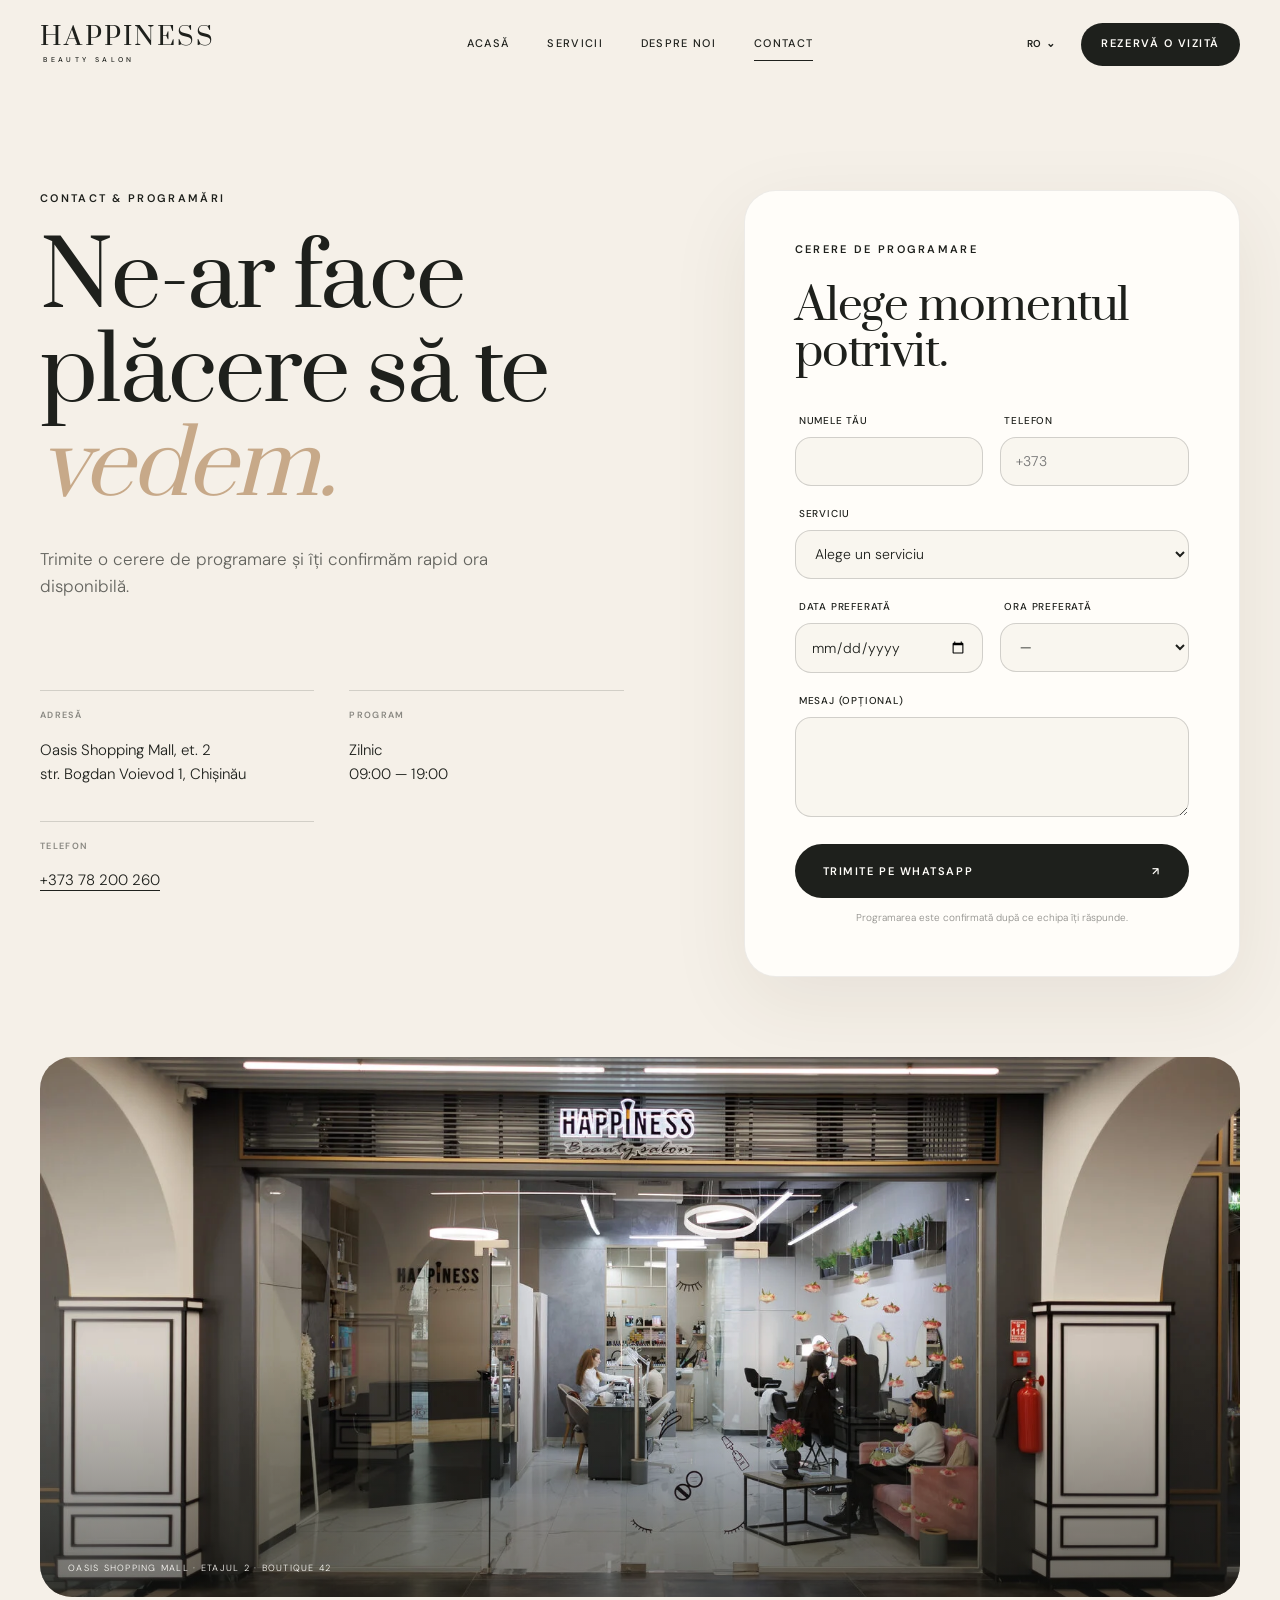
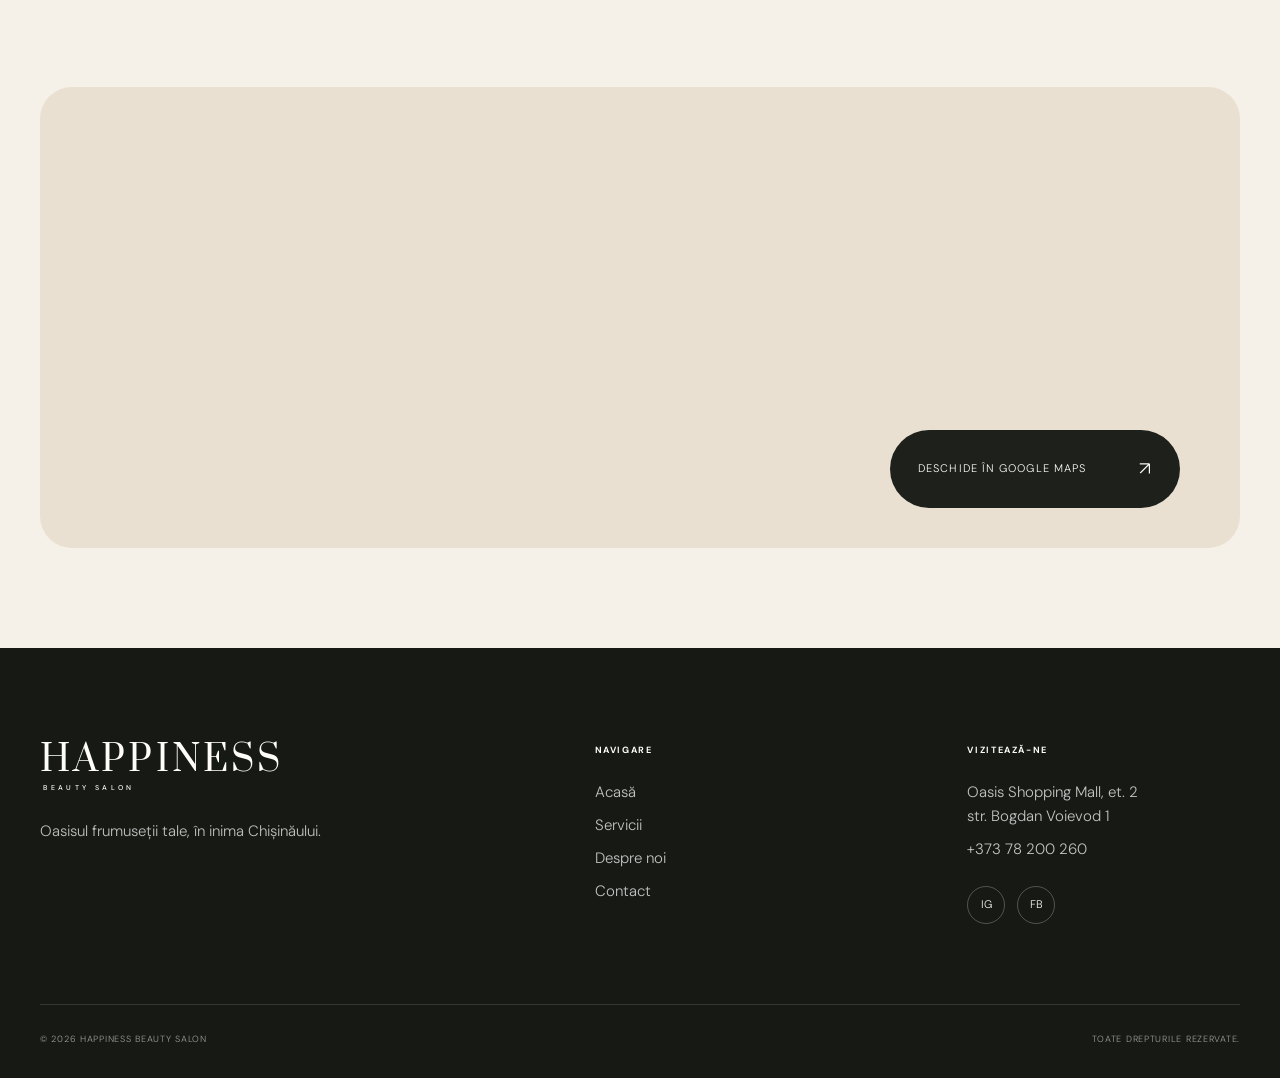
==== contact.html @ e1d380dd "Publish Happiness Beauty Salon website" ====
<!doctype html>
<html lang="ro">
<head>
  <meta charset="UTF-8">
  <meta name="viewport" content="width=device-width, initial-scale=1">
  <meta name="theme-color" content="#f5f0e8">
  <meta name="color-scheme" content="light only">
  <meta name="robots" content="index, follow, max-image-preview:large">
  <meta name="description" content="Contact și rezervări HAPPINESS Beauty Salon, Oasis Shopping Mall, Chișinău.">
  <meta name="keywords" content="programare salon Chișinău, contact HAPPINESS Beauty Salon, salon Oasis Shopping Mall, coafor Rîșcani">
  <meta property="og:type" content="website">
  <meta property="og:locale" content="ro_MD">
  <meta property="og:site_name" content="HAPPINESS Beauty Salon">
  <meta property="og:title" content="Contact și programări — HAPPINESS Beauty Salon">
  <meta property="og:description" content="Programează o vizită la HAPPINESS Beauty Salon, Oasis Shopping Mall, etajul 2, Chișinău.">
  <title>Contact & rezervări — HAPPINESS Beauty Salon</title>
  <link rel="icon" href="assets/favicon.svg" type="image/svg+xml">
  <link rel="preconnect" href="https://fonts.googleapis.com">
  <link rel="preconnect" href="https://fonts.gstatic.com" crossorigin>
  <link href="https://fonts.googleapis.com/css2?family=DM+Sans:wght@300;400;500;600&family=Prata&display=swap" rel="stylesheet">
  <link rel="stylesheet" href="assets/styles.css?v=20260630-4">
  <script src="assets/app.js?v=20260630-4" defer></script>
</head>
<body data-page="contact">
  <a class="skip-link" href="#main-content">Sari la conținut</a>
  <div id="site-header"></div>
  <main id="main-content">
    <section class="contact-page shell">
      <div class="contact-intro">
        <p class="eyebrow reveal" data-i18n="contact.eyebrow">Contact & programări</p>
        <h1 class="reveal delay-1" data-i18n="contact.title">Ne-ar face plăcere să te <em>vedem.</em></h1>
        <p class="page-lead reveal delay-2" data-i18n="contact.lead">Trimite o cerere de programare și îți confirmăm rapid ora disponibilă.</p>
        <div class="contact-details reveal delay-3">
          <div><span data-i18n="contact.addressLabel">Adresă</span><p>Oasis Shopping Mall, et. 2<br>str. Bogdan Voievod 1, Chișinău</p></div>
          <div><span data-i18n="contact.hoursLabel">Program</span><p><span data-i18n="common.daily">Zilnic</span><br>09:00 — 19:00</p></div>
          <div><span data-i18n="contact.phoneLabel">Telefon</span><p><a href="tel:+37378200260">+373 78 200 260</a></p></div>
        </div>
      </div>
      <div class="booking-card reveal delay-2" id="programare">
        <p class="eyebrow" data-i18n="booking.eyebrow">Cerere de programare</p>
        <h2 data-i18n="booking.title">Alege momentul potrivit.</h2>
        <form class="booking-form" data-booking-form>
          <div class="field-row">
            <label><span data-i18n="booking.name">Numele tău</span><input name="name" type="text" autocomplete="name" required></label>
            <label><span data-i18n="booking.phone">Telefon</span><input name="phone" type="tel" autocomplete="tel" placeholder="+373" required></label>
          </div>
          <label><span data-i18n="booking.service">Serviciu</span>
            <select name="service" required data-service-select>
              <option value="" data-i18n="booking.choose">Alege un serviciu</option>
              <option value="hair" data-i18n="services.hairTitle">Păr</option>
              <option value="nails" data-i18n="services.nailsFullTitle">Manichiură & pedichiură</option>
              <option value="brows" data-i18n="services.browsFullTitle">Sprâncene & gene</option>
              <option value="makeup" data-i18n="services.makeupTitle">Make-up</option>
            </select>
          </label>
          <div class="field-row">
            <label><span data-i18n="booking.date">Data preferată</span><input name="date" type="date" required></label>
            <label><span data-i18n="booking.time">Ora preferată</span><select name="time" required><option value="">—</option><option>09:00</option><option>10:00</option><option>11:00</option><option>12:00</option><option>13:00</option><option>14:00</option><option>15:00</option><option>16:00</option><option>17:00</option><option>18:00</option></select></label>
          </div>
          <label><span data-i18n="booking.note">Mesaj (opțional)</span><textarea name="note" rows="3"></textarea></label>
          <button class="button button-dark button-full" type="submit"><span data-i18n="booking.send">Trimite pe WhatsApp</span><i>↗</i></button>
          <p class="form-note" data-i18n="booking.noteConfirm">Programarea este confirmată după ce echipa îți răspunde.</p>
        </form>
      </div>
      <figure class="contact-salon-photo reveal">
        <img src="assets/images/real/salon-oasis.webp" width="1680" height="1120" alt="Intrarea reală a HAPPINESS Beauty Salon din Oasis Shopping Mall">
        <figcaption>Oasis Shopping Mall · etajul 2 · boutique 42</figcaption>
      </figure>
    </section>
    <section class="map-section">
      <iframe title="HAPPINESS Beauty Salon pe hartă" src="https://www.google.com/maps?q=HAPPINESS%20Beauty%20Salon%20Oasis%20Shopping%20Mall%20Chisinau&output=embed" loading="lazy" referrerpolicy="no-referrer-when-downgrade"></iframe>
      <a class="map-card" href="https://maps.app.goo.gl/HsXN5EGFsykcKqus8" target="_blank" rel="noopener">
        <span data-i18n="contact.openMaps">Deschide în Google Maps</span><i>↗</i>
      </a>
    </section>
  </main>
  <div id="site-footer"></div>
</body>
</html>
---- assets/styles.css ----
:root {
  color-scheme: only light;
  --ink: #1e201c;
  --paper: #f5f0e8;
  --cream: #e9e0d2;
  --warm: #c7a989;
  --sage: #7e8774;
  --white: #fffdf9;
  --line: rgba(30, 32, 28, .16);
  --serif: "Prata", Georgia, serif;
  --sans: "DM Sans", Arial, sans-serif;
  --shell: min(1240px, calc(100vw - 80px));
  --radius-lg: 32px;
  --radius-md: 16px;
  --radius-pill: 999px;
}

* { box-sizing: border-box; }
html { max-width: 100%; overflow-x: clip; scroll-behavior: smooth; }
body {
  min-width: 280px;
  max-width: 100%;
  margin: 0;
  overflow-x: clip;
  background: var(--paper);
  color: var(--ink);
  font-family: var(--sans);
  font-size: 15px;
  font-weight: 300;
  line-height: 1.6;
  -webkit-font-smoothing: antialiased;
}
body.modal-open { overflow: hidden; }
body.menu-open { overflow: hidden; }
a { color: inherit; text-decoration: none; }
button, input, select, textarea { color: inherit; font: inherit; }
button { cursor: pointer; }
img { display: block; max-width: 100%; }
.menu-row > *, .contact-page > *, .field-row > *, .story > *, .intro > * { min-width: 0; }
.shell { width: var(--shell); margin-inline: auto; }
.section { padding-block: 130px; }
.eyebrow {
  margin: 0 0 24px;
  font-size: 11px;
  font-weight: 600;
  letter-spacing: .21em;
  text-transform: uppercase;
}
h1, h2, h3, p { margin-top: 0; }
h1, h2 { font-family: var(--serif); font-weight: 400; line-height: 1.05; letter-spacing: -.025em; }
h1 em, h2 em { color: var(--warm); font-weight: 400; }
h2 { font-size: clamp(40px, 5vw, 68px); }
.button {
  display: inline-flex;
  align-items: center;
  justify-content: center;
  min-height: 54px;
  padding: 0 27px;
  border: 1px solid transparent;
  border-radius: var(--radius-pill);
  font-size: 11px;
  font-weight: 600;
  letter-spacing: .14em;
  text-transform: uppercase;
  transition: background .25s, color .25s, border-color .25s, transform .25s;
}
.button:hover { transform: translateY(-2px); }
.button-dark { background: var(--ink); color: var(--white); }
.button-dark:hover { background: var(--sage); }
.button-light { background: var(--white); color: var(--ink); }
.button-light:hover { background: var(--warm); color: var(--white); }
.button-outline { border-color: var(--ink); background: transparent; }
.button-outline:hover { background: var(--ink); color: var(--white); }
.button-full { width: 100%; justify-content: space-between; }
.text-link {
  display: inline-flex;
  align-items: center;
  gap: 24px;
  padding-bottom: 7px;
  border-bottom: 1px solid currentColor;
  font-size: 12px;
  font-weight: 500;
  letter-spacing: .08em;
}
.text-link i, .service-card i, .button i { font-style: normal; transition: transform .25s; }
.text-link:hover i, .service-card:hover i, .button:hover i { transform: translate(3px, -3px); }
:focus-visible { outline: 2px solid var(--warm); outline-offset: 4px; }
.skip-link {
  position: fixed;
  z-index: 1000;
  top: 12px;
  left: 12px;
  padding: 11px 16px;
  border-radius: var(--radius-pill);
  background: var(--ink);
  color: var(--white);
  transform: translateY(-160%);
  transition: transform .2s;
}
.skip-link:focus { transform: none; }

/* Header */
.site-header {
  position: fixed;
  z-index: 100;
  top: 0;
  left: 0;
  width: 100%;
  border-bottom: 1px solid transparent;
  transition: background .3s, border-color .3s, transform .3s;
}
.site-header.scrolled {
  background: rgba(245, 240, 232, .94);
  border-color: var(--line);
  backdrop-filter: blur(18px);
}
.header-inner { height: 88px; display: grid; grid-template-columns: 1fr auto 1fr; align-items: center; }
.brand { display: inline-flex; flex-direction: column; width: fit-content; line-height: 1; }
.brand strong { font-family: var(--serif); font-size: 25px; font-weight: 400; letter-spacing: .09em; }
.brand span { margin-top: 6px; font-size: 7px; font-weight: 500; letter-spacing: .48em; text-indent: .48em; text-transform: uppercase; }
.main-nav { display: flex; align-items: center; gap: 38px; }
.main-nav a {
  position: relative;
  font-size: 11px;
  font-weight: 500;
  letter-spacing: .12em;
  text-transform: uppercase;
}
.main-nav a::after {
  content: "";
  position: absolute;
  right: 0;
  bottom: -8px;
  left: 0;
  height: 1px;
  background: var(--ink);
  transform: scaleX(0);
  transition: transform .25s;
}
.main-nav a:hover::after, .main-nav a.active::after { transform: scaleX(1); }
.header-actions { display: flex; justify-content: flex-end; align-items: center; gap: 18px; }
.lang-switch { position: relative; }
.lang-current {
  display: flex;
  align-items: center;
  gap: 5px;
  padding: 8px;
  border: 0;
  background: transparent;
  font-size: 10px;
  font-weight: 600;
}
.lang-current::after { content: "⌄"; font-size: 11px; }
.lang-menu {
  position: absolute;
  top: 100%;
  right: 0;
  display: grid;
  min-width: 76px;
  padding: 6px;
  background: var(--white);
  border: 1px solid var(--line);
  opacity: 0;
  pointer-events: none;
  transform: translateY(8px);
  transition: .2s;
}
.lang-switch.open .lang-menu { opacity: 1; pointer-events: auto; transform: none; }
.lang-menu button { padding: 7px 10px; border: 0; background: transparent; text-align: left; font-size: 10px; }
.lang-menu button:hover { background: var(--paper); }
.header-book { min-height: 43px; padding-inline: 19px; }
.menu-toggle {
  display: none;
  width: 42px;
  height: 42px;
  padding: 11px;
  border: 0;
  background: transparent;
}
.menu-toggle span { display: block; height: 1px; margin: 6px 0; background: var(--ink); transition: .25s; }

/* Home */
.hero { position: relative; min-height: 820px; height: 100vh; max-height: 1000px; overflow: hidden; background: #eee6dc; }
.hero-content { position: relative; z-index: 2; display: flex; flex-direction: column; align-items: flex-start; justify-content: center; height: 100%; }
.hero-content h1 { max-width: 760px; margin: 0; font-size: clamp(65px, 7vw, 102px); }
.hero-content h1 em { padding-left: clamp(28px, 8vw, 120px); }
.hero-copy { max-width: 390px; margin: 32px 0 38px clamp(28px, 8vw, 120px); font-size: 16px; }
.hero-actions { display: flex; align-items: center; gap: 36px; margin-left: clamp(28px, 8vw, 120px); }
.hero-art {
  position: absolute;
  inset: 0 0 0 48%;
  overflow: hidden;
  background: #d9c8b3 url("images/real/salon-oasis.webp") 48% center / cover no-repeat;
}
.hero-photo { width: 100%; height: 100%; object-fit: cover; object-position: 48% center; }
.hero-art::after {
  content: "";
  position: absolute;
  inset: 0;
  background: linear-gradient(90deg, rgba(238,230,220,.82), transparent 30%), linear-gradient(0deg, rgba(25,25,20,.15), transparent 45%);
}
.hero-arch {
  position: absolute;
  top: 10%;
  right: 11%;
  width: 58%;
  height: 74%;
  overflow: hidden;
  border: 16px solid rgba(255,255,255,.28);
  border-bottom: 0;
  border-radius: 50% 50% 0 0 / 32% 32% 0 0;
  background: linear-gradient(145deg, #8f897e 0 1%, #dcd1c4 1% 47%, #b5a493 47% 49%, #e5ddd4 49% 100%);
  box-shadow: 0 25px 50px rgba(54,42,31,.14);
}
.arch-shine { position: absolute; top: 0; left: 18%; width: 2px; height: 100%; background: rgba(255,255,255,.58); transform: rotate(15deg); }
.arch-chair {
  position: absolute;
  right: 18%;
  bottom: 7%;
  width: 43%;
  height: 26%;
  border-radius: 48% 48% 20% 20%;
  background: #8b7967;
  box-shadow: inset 10px 8px 22px rgba(255,255,255,.2), 0 15px 30px rgba(51,42,35,.2);
}
.arch-chair::after { content: ""; position: absolute; bottom: -28%; left: 46%; width: 8%; height: 34%; background: #6f604f; }
.arch-table { position: absolute; bottom: 15%; left: 8%; width: 25%; height: 2%; background: #8e7760; box-shadow: 0 7px 16px rgba(0,0,0,.2); }
.arch-table::after { content: ""; position: absolute; top: 0; left: 48%; width: 5%; height: 1000%; background: #8e7760; }
.hero-orb { position: absolute; border-radius: 50%; filter: blur(2px); }
.hero-arch, .hero-orb { display: none; }
.hero-orb-one { top: -15%; right: -8%; width: 380px; height: 380px; background: rgba(255,255,255,.25); }
.hero-orb-two { bottom: 4%; left: 6%; width: 220px; height: 220px; background: rgba(142,118,92,.16); }
.hero-caption { position: absolute; z-index: 2; right: 28px; bottom: 30px; display: flex; gap: 28px; color: var(--white); font-size: 9px; letter-spacing: .16em; text-transform: uppercase; transform: rotate(-90deg) translateX(100%); transform-origin: right bottom; }
.hero-scroll { position: absolute; z-index: 4; bottom: 35px; left: 34px; width: 30px; height: 58px; border: 1px solid rgba(30,32,28,.45); border-radius: 18px; }
.hero-scroll span { position: absolute; top: 10px; left: 50%; width: 3px; height: 3px; margin-left: -1.5px; border-radius: 50%; background: var(--ink); animation: scroll 1.8s infinite; }
@keyframes scroll { 0% { transform: translateY(0); opacity: 0; } 30% { opacity: 1; } 100% { transform: translateY(26px); opacity: 0; } }
.intro { position: relative; display: grid; grid-template-columns: .55fr 2fr 1fr; gap: 55px; align-items: start; }
.section-number { font-family: var(--serif); font-size: 17px; color: var(--warm); }
.intro h2 { max-width: 760px; margin: 0; font-size: clamp(42px, 5.1vw, 72px); }
.intro-aside { padding-top: 57px; }
.intro-aside p { margin-bottom: 38px; color: rgba(30,32,28,.72); }
.services-preview { background: var(--cream); }
.section-head { display: flex; align-items: flex-end; justify-content: space-between; margin-bottom: 58px; }
.section-head h2 { max-width: 700px; margin-bottom: 0; }
.service-grid { display: grid; grid-template-columns: repeat(3, 1fr); gap: 26px; }
.service-card { position: relative; display: block; }
.service-index { display: block; margin-bottom: 14px; font-family: var(--serif); font-size: 13px; }
.service-visual { position: relative; height: 430px; margin-bottom: 26px; overflow: hidden; background: #bca994; }
.service-visual::before, .service-visual::after, .service-visual span { content: ""; position: absolute; transition: transform .65s cubic-bezier(.2,.7,.2,1); }
.service-visual > img { width: 100%; height: 100%; object-fit: cover; transition: transform .65s cubic-bezier(.2,.7,.2,1); }
.service-card:hover .service-visual > img { transform: scale(1.04); }
.service-visual::before { display: none; }
.service-visual::after { z-index: 1; inset: 0; background: linear-gradient(0deg, rgba(30,32,28,.09), transparent 38%); }
.service-visual span { display: none; }
.visual-hair::before { background-image: url("images/real/hair.webp"); }
.visual-nails::before { background-image: url("images/real/nails.webp"); }
.visual-brows::before { background-image: url("images/real/brows.webp"); }
.service-card h3 { margin-bottom: 8px; font-family: var(--serif); font-size: 31px; font-weight: 400; }
.service-card p { max-width: 270px; margin-bottom: 0; color: rgba(30,32,28,.66); }
.service-card > i { position: absolute; right: 4px; bottom: 23px; font-style: normal; font-size: 21px; }
.manifesto { position: relative; overflow: hidden; background: var(--ink); color: var(--white); text-align: center; }
.manifesto-word { position: absolute; top: 48%; left: 50%; color: rgba(255,255,255,.035); font-family: var(--serif); font-size: 20vw; letter-spacing: .04em; line-height: 1; transform: translate(-50%, -50%); white-space: nowrap; }
.manifesto-inner { position: relative; z-index: 1; display: flex; flex-direction: column; align-items: center; }
.manifesto-mark { display: grid; place-items: center; width: 76px; height: 76px; margin-bottom: 48px; border: 1px solid rgba(255,255,255,.35); border-radius: 50%; font-family: var(--serif); font-size: 36px; }
.manifesto blockquote { max-width: 900px; margin: 0 0 50px; font-family: var(--serif); font-size: clamp(36px, 5vw, 65px); line-height: 1.16; }
.salon-showcase { padding-block: 100px; background: #d8c7b3; }
.showcase-media {
  position: relative;
  display: flex;
  align-items: flex-end;
  min-height: min(72vw, 760px);
  padding: clamp(30px, 6vw, 80px);
  overflow: hidden;
  background: #d9c8b3 url("images/hero-salon.webp") center / cover no-repeat;
  color: var(--white);
}
.showcase-photo { position: absolute; inset: 0; width: 100%; height: 100%; object-fit: cover; }
.showcase-media::before { content: ""; position: absolute; z-index: 1; inset: 0; background: linear-gradient(0deg, rgba(24,24,20,.58), transparent 58%); }
.showcase-copy, .showcase-media .visual-note { position: relative; z-index: 2; }
.showcase-copy h2 { max-width: 700px; margin: 0; font-size: clamp(48px, 7vw, 90px); }
.showcase-media .visual-note { margin-left: auto; }
.visual-note { font-size: 9px; font-weight: 500; letter-spacing: .16em; text-transform: uppercase; }
.experience { display: grid; grid-template-columns: 1fr 1fr; gap: 10%; align-items: center; }
.experience-art { padding: 55px 0 0 55px; }
.experience-frame {
  position: relative;
  height: 640px;
  background: #c4ad95 url("images/experience-salon.webp") 50% 46% / cover no-repeat;
}
.experience-photo { width: 100%; height: 100%; object-fit: cover; object-position: 50% 46%; }
.experience-frame::before { content: ""; position: absolute; top: -55px; left: -55px; width: 70%; height: 70%; border: 1px solid var(--warm); }
.experience-frame > span { position: absolute; right: -42px; bottom: 35px; color: var(--white); font-family: var(--serif); font-size: 40px; writing-mode: vertical-rl; transform: rotate(180deg); }
.line-face { display: none; }
.line-face::before { content: ""; position: absolute; top: 37%; left: 22%; width: 56%; height: 17%; border-top: 2px solid rgba(255,255,255,.7); border-radius: 50%; }
.line-face::after { content: ""; position: absolute; top: 42%; left: 48%; width: 18%; height: 32%; border-left: 2px solid rgba(255,255,255,.7); border-bottom: 2px solid rgba(255,255,255,.7); border-radius: 0 0 0 60%; }
.experience-copy h2 { margin-bottom: 52px; }
.feature-list { margin: 0; padding: 0; list-style: none; }
.feature-list li { display: grid; grid-template-columns: 45px 1fr; gap: 20px; padding: 23px 0; border-top: 1px solid var(--line); }
.feature-list li:last-child { border-bottom: 1px solid var(--line); }
.feature-list > li > span { color: var(--warm); font-family: var(--serif); }
.feature-list h3 { margin-bottom: 5px; font-family: var(--serif); font-size: 23px; font-weight: 400; }
.feature-list p { margin: 0; color: rgba(30,32,28,.64); }
.visit-strip { padding: 70px 0; background: var(--sage); color: var(--white); }
.visit-inner, .visit-meta { display: flex; align-items: center; justify-content: space-between; }
.visit-inner h2 { margin: 0; font-size: clamp(35px, 4.6vw, 64px); }
.visit-inner h2 em { color: rgba(255,255,255,.65); }
.visit-meta { gap: 55px; }
.visit-meta p { margin: 0; }
.visit-meta p span, .visit-meta p strong { display: block; }
.visit-meta p span { margin-bottom: 5px; font-size: 10px; letter-spacing: .15em; text-transform: uppercase; }
.visit-meta p strong { font-weight: 400; }
.round-link { display: grid; place-items: center; width: 72px; height: 72px; border: 1px solid rgba(255,255,255,.55); border-radius: 50%; font-size: 22px; transition: .25s; }
.round-link:hover { background: var(--white); color: var(--ink); transform: rotate(45deg); }

/* Inner pages */
.page-hero { min-height: 670px; padding-top: 210px; padding-bottom: 100px; border-bottom: 1px solid var(--line); }
body[data-page="services"] .page-hero { background: linear-gradient(118deg, transparent 0 58%, rgba(126,135,116,.18) 58%); }
.page-hero h1 { max-width: 960px; margin-bottom: 40px; font-size: clamp(62px, 8vw, 110px); }
.page-lead { max-width: 600px; margin-left: auto; color: rgba(30,32,28,.68); font-size: 17px; }
.service-menu { padding-top: 50px; }
.menu-row {
  display: grid;
  grid-template-columns: 35px minmax(170px,.75fr) 1.05fr .9fr .55fr;
  gap: 28px;
  align-items: center;
  margin-bottom: 24px;
  padding: 32px;
  background: rgba(255,253,249,.72);
}
.menu-row:nth-child(even) { background: rgba(126,135,116,.13); }
.menu-number { padding-top: 13px; color: var(--warm); font-family: var(--serif); }
.menu-photo { width: 100%; height: 270px; object-fit: cover; object-position: center; }
.menu-name { display: flex; align-items: center; gap: 28px; min-width: 0; }
.menu-name h2 { min-width: 0; margin: 0; overflow-wrap: anywhere; font-size: clamp(34px, 3.65vw, 54px); }
.menu-icon {
  display: grid;
  flex: 0 0 auto;
  place-items: center;
  width: 72px;
  height: 72px;
  border: 1px solid var(--warm);
  border-radius: 50%;
  color: var(--ink);
}
.menu-icon svg { width: 42px; height: 42px; fill: none; stroke: currentColor; stroke-width: 1.35; stroke-linecap: round; stroke-linejoin: round; }
.menu-row ul { margin: 8px 0 0; padding: 0; list-style: none; }
.menu-row li { padding: 7px 0; color: rgba(30,32,28,.7); }
.small-book { justify-self: end; margin-top: 10px; padding: 8px 0; border: 0; border-bottom: 1px solid var(--ink); background: none; font-size: 11px; letter-spacing: .09em; text-transform: uppercase; }
.service-inspiration { background: var(--sage); color: var(--white); }
.service-inspiration .section-head { align-items: flex-end; }
.service-inspiration .section-head h2 { max-width: 760px; }
.service-inspiration .visual-note { color: rgba(255,255,255,.65); }
.inspiration-grid { display: grid; grid-template-columns: repeat(3, 1fr); gap: 24px; }
.inspiration-grid img { width: 100%; height: 560px; object-fit: cover; }
.soft-cta { padding: 85px 0; background: var(--cream); }
.soft-cta-inner { display: flex; align-items: center; justify-content: space-between; gap: 50px; }
.soft-cta h2 { max-width: 700px; margin: 0; font-size: clamp(38px, 5vw, 63px); }
.about-hero { position: relative; min-height: 820px; overflow: hidden; }
.about-hero h1 { position: relative; z-index: 2; max-width: 710px; font-size: clamp(58px, 6.7vw, 96px); }
.about-hero-art {
  position: absolute;
  top: 135px;
  right: 0;
  display: grid;
  place-items: center;
  width: 42%;
  height: 570px;
  background: #c4ad95 url("images/real/team.webp") 50% 42% / cover no-repeat;
}
.about-hero-art > img { width: 100%; height: 100%; object-fit: cover; object-position: 50% 42%; }
.about-hero-art::before { content: ""; position: absolute; z-index: 1; inset: 0; background: linear-gradient(0deg, rgba(30,32,28,.34), transparent 52%); }
.about-hero-art > span { display: none; }
.about-hero-art p { position: absolute; z-index: 1; right: 18px; bottom: 20px; margin: 0; color: var(--white); font-size: 9px; letter-spacing: .2em; text-transform: uppercase; }
.story { display: grid; grid-template-columns: .4fr 1.45fr 1fr; gap: 55px; }
.story-title h2 { margin: 0; font-size: clamp(40px, 4.7vw, 64px); }
.story-copy { padding-top: 45px; color: rgba(30,32,28,.7); font-size: 16px; }
.story-copy p + p { margin-top: 28px; }
.values { background: var(--ink); color: var(--white); }
.values-grid { display: grid; grid-template-columns: repeat(3, 1fr); margin-top: 65px; border-top: 1px solid rgba(255,255,255,.2); border-bottom: 1px solid rgba(255,255,255,.2); }
.values-grid article { min-height: 310px; padding: 38px 45px; border-right: 1px solid rgba(255,255,255,.2); }
.values-grid article:last-child { border-right: 0; }
.values-grid span { color: var(--warm); font-family: var(--serif); }
.values-grid h3 { margin: 85px 0 12px; font-family: var(--serif); font-size: 31px; font-weight: 400; }
.values-grid p { max-width: 290px; margin-bottom: 0; color: rgba(255,255,255,.6); }
.team-note { display: grid; grid-template-columns: .9fr 1.1fr; gap: 10%; align-items: center; }
.team-monogram {
  aspect-ratio: 1;
  overflow: hidden;
  background: var(--cream) url("images/real/hair-care.webp") center / cover no-repeat;
  color: transparent;
  font-size: 0;
}
.team-monogram img { width: 100%; height: 100%; object-fit: cover; }
.team-note h2 { margin-bottom: 28px; }
.team-note p:not(.eyebrow) { max-width: 580px; margin-bottom: 38px; color: rgba(30,32,28,.7); }

/* Contact */
.contact-page { display: grid; grid-template-columns: 1fr .85fr; column-gap: 10%; row-gap: 80px; padding-top: 190px; padding-bottom: 90px; }
.contact-intro h1 { max-width: 650px; margin-bottom: 32px; font-size: clamp(58px, 7vw, 96px); }
.contact-intro > .page-lead { max-width: 450px; margin: 0; }
.contact-details { display: grid; grid-template-columns: repeat(2, 1fr); gap: 35px; margin-top: 90px; }
.contact-details > div { padding-top: 17px; border-top: 1px solid var(--line); }
.contact-details > div > span { display: block; margin-bottom: 15px; color: rgba(30,32,28,.5); font-size: 9px; font-weight: 600; letter-spacing: .15em; text-transform: uppercase; }
.contact-details p { margin: 0; }
.contact-details a { border-bottom: 1px solid currentColor; }
.contact-salon-photo { position: relative; grid-column: 1 / -1; margin: 0; overflow: hidden; border-radius: var(--radius-lg); }
.contact-salon-photo::after { content: ""; position: absolute; inset: 55% 0 0; background: linear-gradient(0deg, rgba(22,23,20,.55), transparent); pointer-events: none; }
.contact-salon-photo img { width: 100%; height: clamp(390px, 43vw, 540px); object-fit: cover; object-position: center; }
.contact-salon-photo figcaption { position: absolute; z-index: 1; right: 28px; bottom: 22px; left: 28px; padding: 0; color: var(--white); font-size: 9px; letter-spacing: .14em; text-transform: uppercase; }
.booking-card {
  align-self: start;
  padding: 50px;
  overflow: hidden;
  border: 1px solid rgba(30,32,28,.08);
  border-radius: var(--radius-lg);
  background: var(--white);
  box-shadow: 0 25px 80px rgba(59,45,31,.08);
}
.booking-card h2 { margin-bottom: 38px; font-size: 44px; }
.booking-form { display: grid; gap: 20px; }
.field-row { display: grid; grid-template-columns: 1fr 1fr; gap: 17px; }
.booking-form label > span { display: block; margin: 0 0 8px 4px; font-size: 10px; font-weight: 500; letter-spacing: .08em; text-transform: uppercase; }
.booking-form input, .booking-form select, .booking-form textarea {
  width: 100%;
  min-height: 49px;
  padding: 12px 15px;
  border: 1px solid rgba(30,32,28,.18);
  border-radius: var(--radius-md);
  outline: none;
  background: rgba(245,240,232,.56);
  font-size: 14px;
  transition: border-color .2s, box-shadow .2s, background .2s;
}
.booking-form input:focus, .booking-form select:focus, .booking-form textarea:focus {
  border-color: var(--warm);
  background: var(--white);
  box-shadow: 0 0 0 3px rgba(199,169,137,.16);
}
.booking-form textarea { min-height: 100px; resize: vertical; }
.booking-form .button { border-radius: var(--radius-pill); }
.form-note { margin: -8px 0 0; color: rgba(30,32,28,.5); font-size: 10px; text-align: center; }
.map-section {
  position: relative;
  width: var(--shell);
  height: clamp(390px, 36vw, 500px);
  margin: 0 auto 100px;
  overflow: hidden;
  border-radius: var(--radius-lg);
  background: var(--cream);
}
.map-section iframe { width: 100%; height: 100%; border: 0; filter: grayscale(1) sepia(.15) contrast(.9); }
.map-card { position: absolute; right: 5%; bottom: 40px; display: flex; align-items: center; justify-content: space-between; gap: 50px; min-width: 290px; padding: 24px 28px; border-radius: var(--radius-pill); background: var(--ink); color: var(--white); font-size: 11px; letter-spacing: .1em; text-transform: uppercase; }
.map-card i { font-style: normal; font-size: 19px; }

/* Footer */
.site-footer { padding: 95px 0 32px; background: #171915; color: var(--white); }
.footer-top { display: grid; grid-template-columns: 1.6fr 1fr .9fr; gap: 70px; padding-bottom: 80px; }
.footer-brand strong { font-size: 35px; }
.footer-tagline { max-width: 310px; margin: 28px 0 0; color: rgba(255,255,255,.72); }
.footer-col h4 { margin: 0 0 22px; font-size: 9px; letter-spacing: .18em; text-transform: uppercase; }
.footer-col a, .footer-col p { display: block; width: fit-content; margin: 0 0 9px; color: rgba(255,255,255,.74); }
.footer-col a:hover { color: var(--white); }
.footer-social { display: flex; gap: 12px; margin-top: 25px; }
.footer-social a { display: grid; place-items: center; width: 38px; height: 38px; margin: 0; border: 1px solid rgba(255,255,255,.25); border-radius: 50%; color: var(--white); font-size: 11px; }
.footer-bottom { display: flex; justify-content: space-between; padding-top: 27px; border-top: 1px solid rgba(255,255,255,.13); color: rgba(255,255,255,.58); font-size: 9px; letter-spacing: .08em; text-transform: uppercase; }

/* Booking modal */
.booking-modal { position: fixed; z-index: 200; inset: 0; display: grid; place-items: center; padding: 25px; opacity: 0; pointer-events: none; transition: opacity .3s; }
.booking-modal.open { opacity: 1; pointer-events: auto; }
.modal-backdrop { position: absolute; inset: 0; background: rgba(20,20,17,.75); backdrop-filter: blur(6px); }
.modal-panel {
  position: relative;
  width: min(590px, 100%);
  max-height: calc(100vh - 50px);
  overflow-y: auto;
  padding: 52px;
  border: 1px solid rgba(255,255,255,.2);
  border-radius: var(--radius-lg);
  background: var(--paper);
  box-shadow: 0 35px 100px rgba(0,0,0,.28);
  transform: translateY(20px);
  transition: transform .3s;
}
.booking-modal.open .modal-panel { transform: none; }
.modal-close { position: absolute; top: 18px; right: 20px; width: 38px; height: 38px; border: 1px solid var(--line); border-radius: 50%; background: transparent; font-size: 23px; font-weight: 300; }
.modal-panel h2 { margin-bottom: 30px; font-size: 44px; }

/* Motion */
.reveal { opacity: 0; transform: translateY(24px); transition: opacity .75s ease, transform .75s ease; }
.reveal.visible { opacity: 1; transform: none; }
.delay-1 { transition-delay: .1s; }
.delay-2 { transition-delay: .2s; }
.delay-3 { transition-delay: .3s; }

@media (max-width: 1050px) {
  :root { --shell: min(100% - 48px, 930px); }
  .main-nav { gap: 22px; }
  .header-book { display: none; }
  .hero-art { left: 44%; }
  .intro { grid-template-columns: 50px 1.5fr 1fr; gap: 35px; }
  .service-visual { height: 350px; }
  .menu-row { grid-template-columns: 35px 170px 1.1fr 1fr; }
  .menu-row .small-book { grid-column: 3 / -1; justify-self: start; }
  .menu-photo { height: 230px; }
  .about-hero-art { width: 47%; opacity: .85; }
  .contact-page { column-gap: 5%; }
  .booking-card { padding: 38px; }
}

@media (max-width: 780px) {
  :root { --shell: calc(100% - 36px); }
  .section { padding-block: 85px; }
  .header-inner { height: 72px; grid-template-columns: 1fr auto auto; gap: 5px; }
  .brand strong { font-size: 21px; }
  .main-nav {
    position: fixed;
    top: 0;
    right: 0;
    display: flex;
    flex-direction: column;
    align-items: flex-start;
    justify-content: center;
    width: min(84vw, 390px);
    height: 100vh;
    padding: 70px 45px;
    background: var(--paper);
    box-shadow: -20px 0 60px rgba(40,34,26,.15);
    transform: translateX(110%);
    transition: transform .35s;
  }
  .main-nav a { font-family: var(--serif); font-size: 30px; font-weight: 400; letter-spacing: 0; text-transform: none; }
  .menu-open .main-nav { transform: none; }
  .menu-toggle { position: relative; z-index: 2; display: block; }
  .menu-open .menu-toggle span:first-child { transform: translateY(3.5px) rotate(45deg); }
  .menu-open .menu-toggle span:last-child { transform: translateY(-3.5px) rotate(-45deg); }
  .header-actions { grid-column: 2; grid-row: 1; padding-right: 0; }
  .menu-toggle { grid-column: 3; grid-row: 1; }
  .hero { min-height: 900px; height: max(100svh, 900px); max-height: none; }
  .hero-art { inset: 52% 0 0 20%; opacity: .9; }
  .hero-art { background-position: 70% center; }
  .hero-photo { object-position: 70% center; }
  .hero-content { justify-content: flex-start; padding-top: 150px; }
  .hero-content h1 { font-size: clamp(54px, 16vw, 78px); }
  .hero-content h1 em { padding-left: 0; }
  .hero-copy, .hero-actions { margin-left: 0; }
  .hero-copy { max-width: 330px; margin-top: 22px; margin-bottom: 28px; }
  .hero-actions { flex-wrap: wrap; gap: 22px; }
  .hero-caption, .hero-scroll { display: none; }
  .intro { grid-template-columns: 1fr; }
  .intro .section-number { display: none; }
  .intro-aside { max-width: 520px; padding-top: 0; }
  .section-head { align-items: flex-start; gap: 30px; }
  .section-head .button { display: none; }
  .service-grid { grid-template-columns: 1fr; gap: 55px; }
  .service-visual { height: min(110vw, 520px); }
  .salon-showcase { padding-block: 55px; }
  .showcase-media { min-height: 72svh; background-position: 67% center; }
  .showcase-photo { object-position: 67% center; }
  .showcase-media .visual-note { position: absolute; right: 24px; top: 24px; }
  .manifesto { padding-block: 100px; }
  .experience { grid-template-columns: 1fr; gap: 75px; }
  .experience-art { padding: 35px 0 0 35px; }
  .experience-frame { height: min(130vw, 600px); }
  .experience-frame::before { top: -35px; left: -35px; }
  .visit-inner { align-items: flex-start; flex-direction: column; gap: 45px; }
  .visit-meta { width: 100%; }
  .page-hero { min-height: auto; padding-top: 160px; padding-bottom: 75px; }
  .page-hero h1 { font-size: clamp(52px, 14vw, 80px); }
  .page-lead { margin-left: 0; }
  .menu-row { grid-template-columns: 35px 1fr; gap: 25px 15px; padding: 20px; }
  .menu-photo { grid-column: 1 / -1; width: 100%; height: min(100vw, 430px); }
  .menu-name { gap: 18px; }
  .menu-icon { width: 58px; height: 58px; transform: scale(.85); }
  .menu-row ul, .menu-row .small-book { grid-column: 2; }
  .inspiration-grid { grid-template-columns: 1fr; }
  .inspiration-grid img { height: min(125vw, 580px); }
  .soft-cta-inner { align-items: flex-start; flex-direction: column; }
  .about-hero { padding-bottom: 420px; }
  .about-hero-art { top: auto; right: 0; bottom: 35px; left: 12%; width: 88%; height: 350px; }
  .about-hero-art > span { font-size: 130px; }
  .story { grid-template-columns: 1fr; }
  .story .section-number { display: none; }
  .story-copy { padding-top: 0; }
  .values-grid { grid-template-columns: 1fr; }
  .values-grid article { min-height: 250px; border-right: 0; border-bottom: 1px solid rgba(255,255,255,.2); }
  .values-grid article:last-child { border-bottom: 0; }
  .values-grid h3 { margin-top: 55px; }
  .team-note { grid-template-columns: 1fr; }
  .team-monogram { font-size: 55vw; }
  .contact-page { grid-template-columns: 1fr; gap: 65px; padding-top: 150px; padding-bottom: 70px; }
  .contact-details { margin-top: 55px; }
  .contact-salon-photo { grid-column: auto; }
  .contact-salon-photo img { height: min(72vw, 420px); }
  .map-section { width: 100%; margin-bottom: 0; border-radius: 0; }
  .booking-card { padding: 34px 24px; }
  .footer-top { grid-template-columns: 1fr 1fr; }
  .footer-top > div:first-child { grid-column: 1 / -1; }
}

@media (max-width: 500px) {
  :root { --shell: calc(100% - 30px); }
  h2 { font-size: 38px; }
  .button { min-height: 50px; padding-inline: 20px; }
  .header-actions { padding-right: 0; }
  .lang-current { padding-inline: 2px; }
  .hero-content { padding-top: 125px; }
  .hero-content h1 { font-size: 53px; }
  .hero-copy { max-width: 280px; font-size: 14px; }
  .hero-actions .text-link { display: none; }
  .hero { min-height: 920px; height: 920px; }
  .hero-art { inset: 59% 0 0; }
  .hero-arch { right: 8%; width: 68%; }
  .section-head h2 { font-size: 42px; }
  .manifesto-mark { margin-bottom: 35px; }
  .manifesto blockquote { font-size: 34px; }
  .visit-meta { gap: 20px; }
  .round-link { width: 58px; height: 58px; }
  .menu-row { display: block; width: 100%; margin: 0 0 18px; padding: 15px; overflow: hidden; }
  .menu-number { display: block; padding: 2px 0 12px; }
  .menu-photo { width: 100%; height: min(108vw, 390px); margin-bottom: 22px; }
  .menu-name { align-items: center; gap: 15px; margin-bottom: 18px; }
  .menu-icon { width: 54px; height: 54px; transform: none; }
  .menu-icon svg { width: 32px; height: 32px; }
  .menu-name h2 { flex: 1; font-size: clamp(29px, 10vw, 38px); overflow-wrap: anywhere; }
  .menu-row ul { margin: 0 0 20px; }
  .menu-row .small-book { justify-self: auto; margin-bottom: 6px; }
  .contact-details { grid-template-columns: 1fr; }
  .field-row { grid-template-columns: 1fr; }
  .booking-card h2, .modal-panel h2 { font-size: 37px; }
  .map-card { right: 15px; bottom: 20px; left: 15px; min-width: 0; }
  .footer-top { grid-template-columns: 1fr; gap: 45px; }
  .footer-top > div:first-child { grid-column: auto; }
  .footer-bottom { align-items: flex-start; flex-direction: column; gap: 10px; }
  .modal-panel { padding: 46px 22px 30px; }
}

@media (prefers-reduced-motion: reduce) {
  html { scroll-behavior: auto; }
  *, *::before, *::after { animation-duration: .01ms !important; animation-iteration-count: 1 !important; transition-duration: .01ms !important; }
  .reveal { opacity: 1; transform: none; }
}
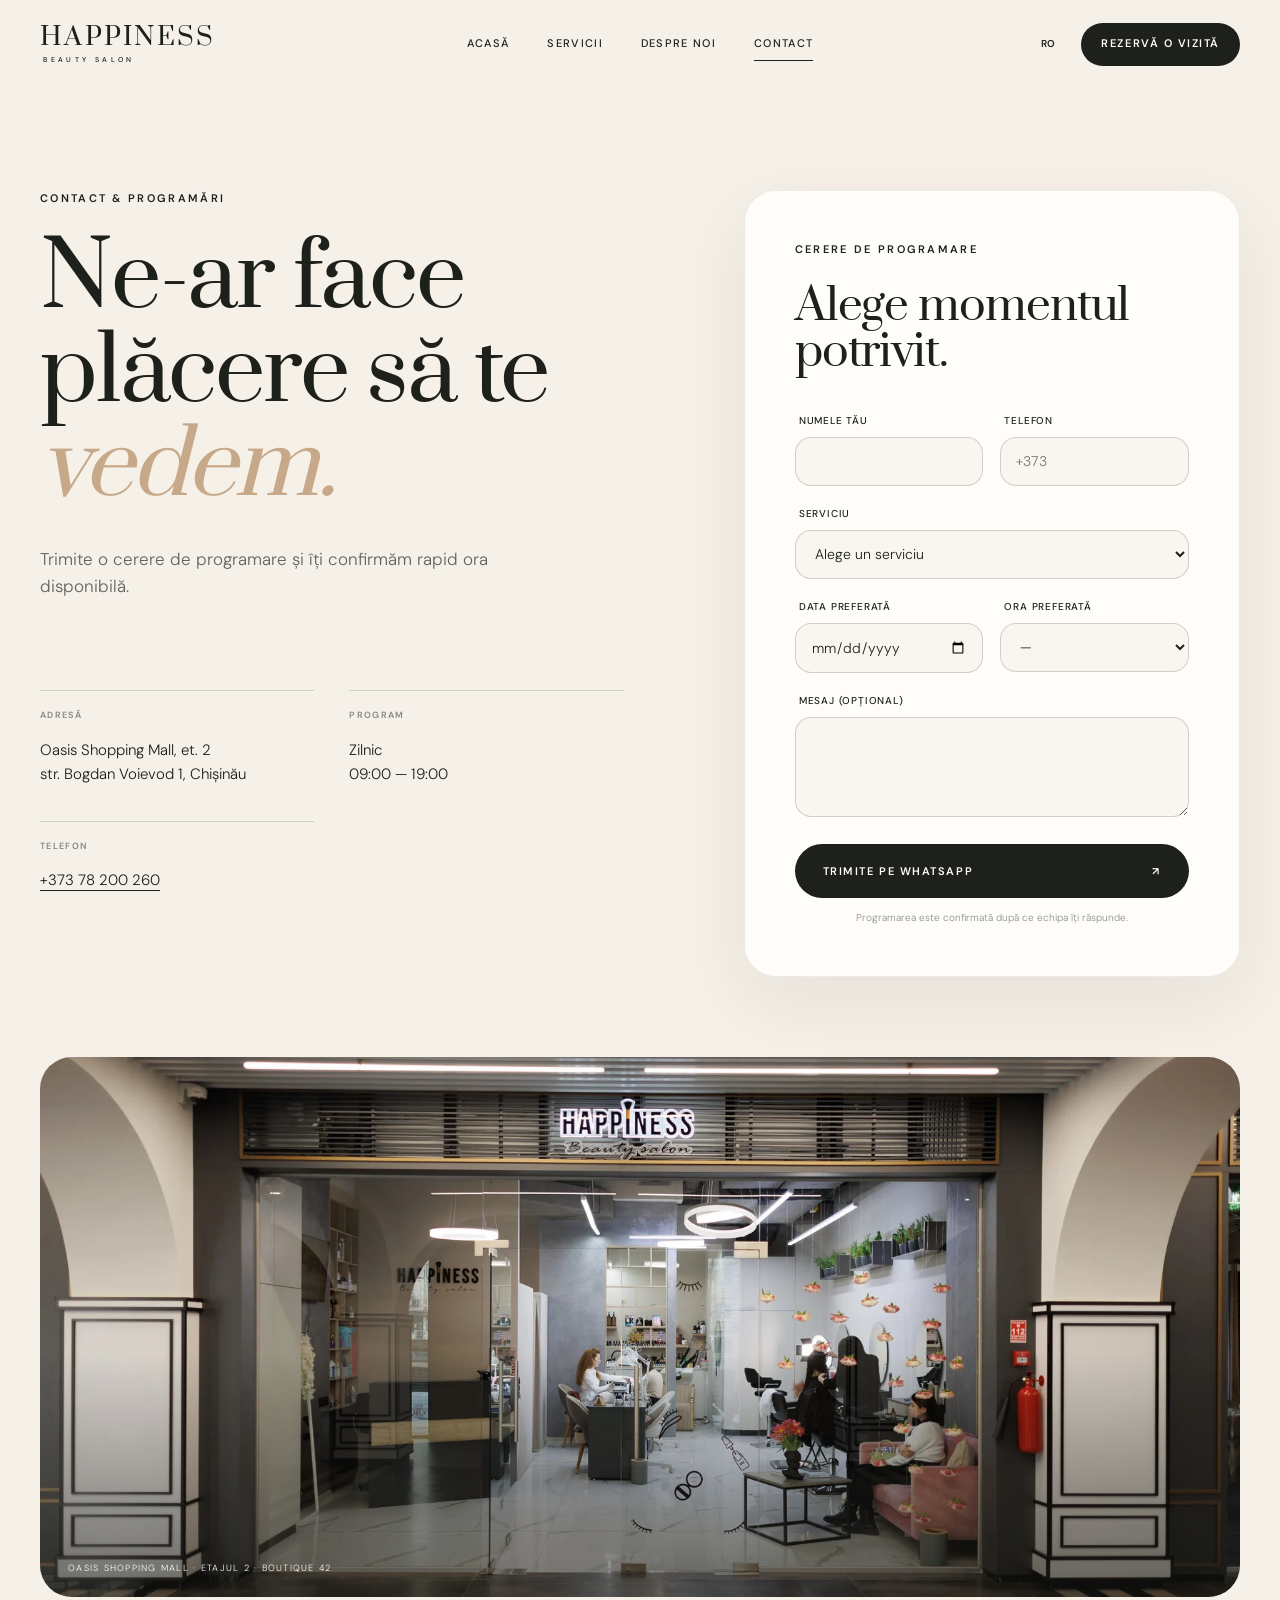
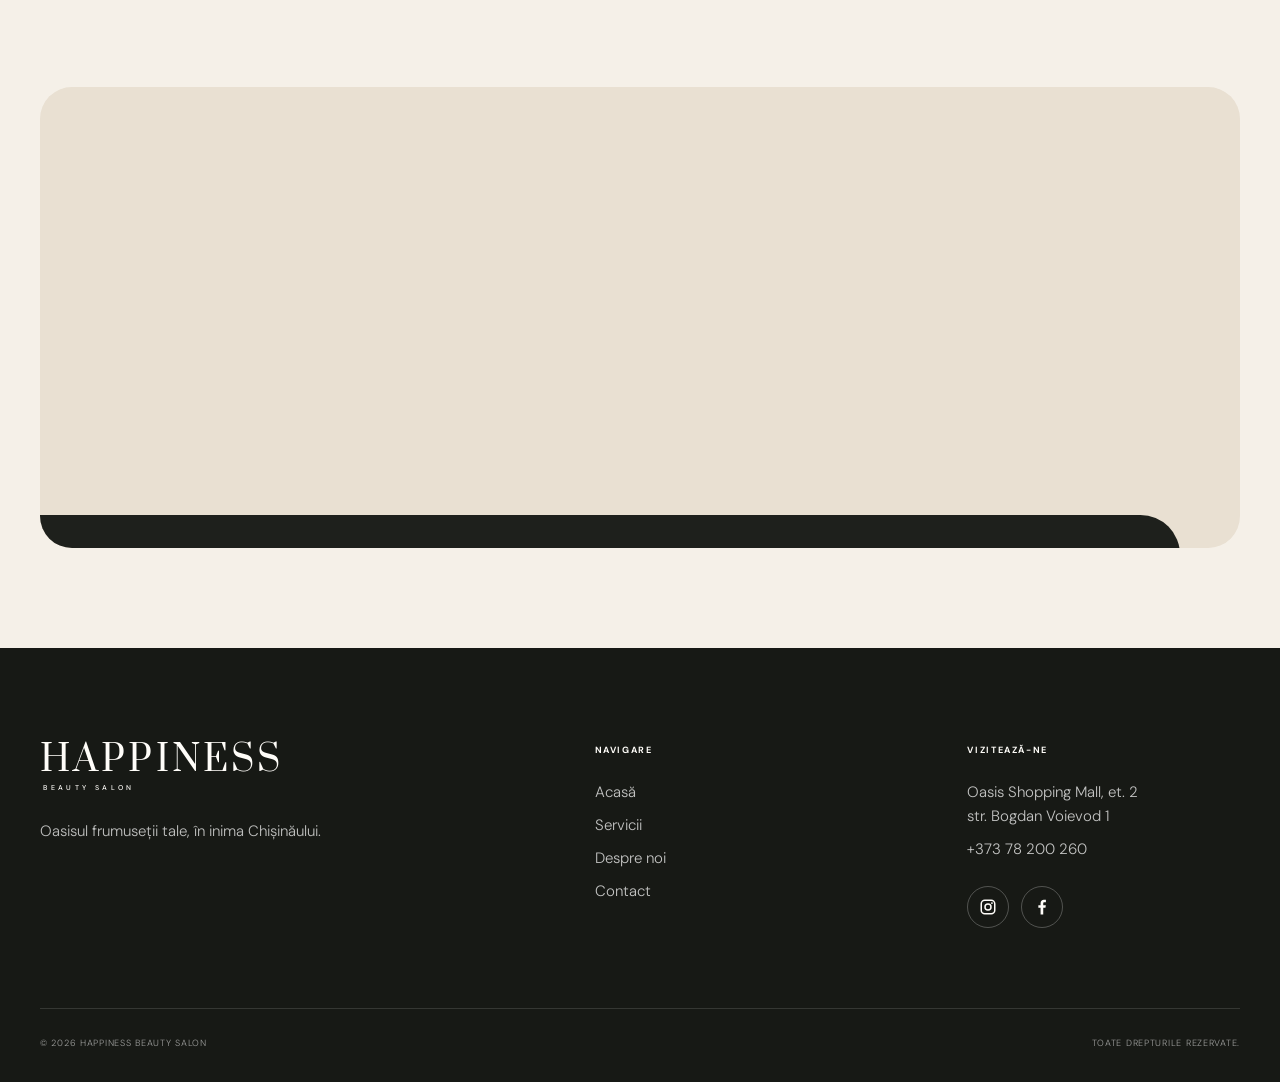
==== commit 616c1b4f: "Improve mobile controls and social links" ====
--- a/contact.html
+++ b/contact.html
@@ -18,8 +18,8 @@
   <link rel="preconnect" href="https://fonts.googleapis.com">
   <link rel="preconnect" href="https://fonts.gstatic.com" crossorigin>
   <link href="https://fonts.googleapis.com/css2?family=DM+Sans:wght@300;400;500;600&family=Prata&display=swap" rel="stylesheet">
-  <link rel="stylesheet" href="assets/styles.css?v=20260630-4">
-  <script src="assets/app.js?v=20260630-4" defer></script>
+  <link rel="stylesheet" href="assets/styles.css?v=20260630-5">
+  <script src="assets/app.js?v=20260630-5" defer></script>
 </head>
 <body data-page="contact">
   <a class="skip-link" href="#main-content">Sari la conținut</a>
--- a/assets/styles.css
+++ b/assets/styles.css
@@ -141,16 +141,32 @@
 .header-actions { display: flex; justify-content: flex-end; align-items: center; gap: 18px; }
 .lang-switch { position: relative; }
 .lang-current {
-  display: flex;
+  display: inline-flex;
   align-items: center;
+  justify-content: center;
   gap: 5px;
+  min-height: 36px;
   padding: 8px;
   border: 0;
   background: transparent;
   font-size: 10px;
   font-weight: 600;
-}
-.lang-current::after { content: "⌄"; font-size: 11px; }
+  line-height: 1;
+}
+.lang-current::after {
+  content: "";
+  width: 5px;
+  height: 5px;
+  margin-top: -3px;
+  border-right: 1px solid currentColor;
+  border-bottom: 1px solid currentColor;
+  transform: rotate(45deg);
+  transition: transform .2s, margin .2s;
+}
+.lang-switch.open .lang-current::after {
+  margin-top: 3px;
+  transform: rotate(225deg);
+}
 .lang-menu {
   position: absolute;
   top: 100%;
@@ -461,7 +477,73 @@
 .footer-col a, .footer-col p { display: block; width: fit-content; margin: 0 0 9px; color: rgba(255,255,255,.74); }
 .footer-col a:hover { color: var(--white); }
 .footer-social { display: flex; gap: 12px; margin-top: 25px; }
-.footer-social a { display: grid; place-items: center; width: 38px; height: 38px; margin: 0; border: 1px solid rgba(255,255,255,.25); border-radius: 50%; color: var(--white); font-size: 11px; }
+.footer-social a {
+  display: grid;
+  place-items: center;
+  width: 42px;
+  height: 42px;
+  margin: 0;
+  border: 1px solid rgba(255,255,255,.25);
+  border-radius: 50%;
+  color: var(--white);
+  transition: color .25s, background .25s, border-color .25s, transform .25s, box-shadow .25s;
+}
+.footer-social svg { width: 18px; height: 18px; fill: currentColor; }
+
+@media (hover: hover) and (pointer: fine) {
+  .footer-social a:hover {
+    color: var(--ink);
+    background: var(--warm);
+    border-color: var(--warm);
+    transform: translateY(-4px) rotate(-4deg);
+    box-shadow: 0 10px 24px rgba(0,0,0,.25);
+  }
+
+  [data-tooltip] { position: relative; }
+  [data-tooltip]::before,
+  [data-tooltip]::after {
+    position: absolute;
+    z-index: 300;
+    left: 50%;
+    opacity: 0;
+    pointer-events: none;
+    transform: translate(-50%, 5px);
+    transition: opacity .18s, transform .18s;
+  }
+  [data-tooltip]::before {
+    content: attr(data-tooltip);
+    bottom: calc(100% + 11px);
+    width: max-content;
+    max-width: min(230px, calc(100vw - 24px));
+    padding: 7px 10px;
+    border-radius: 8px;
+    background: #11130f;
+    color: var(--white);
+    box-shadow: 0 8px 25px rgba(0,0,0,.18);
+    font-family: var(--sans);
+    font-size: 10px;
+    font-weight: 500;
+    line-height: 1.35;
+    letter-spacing: .02em;
+    text-align: center;
+    text-transform: none;
+    white-space: normal;
+  }
+  [data-tooltip]::after {
+    content: "";
+    bottom: calc(100% + 6px);
+    border: 5px solid transparent;
+    border-top-color: #11130f;
+    border-bottom: 0;
+  }
+  [data-tooltip]:hover::before,
+  [data-tooltip]:hover::after,
+  [data-tooltip]:focus-visible::before,
+  [data-tooltip]:focus-visible::after {
+    opacity: 1;
+    transform: translate(-50%, 0);
+  }
+}
 .footer-bottom { display: flex; justify-content: space-between; padding-top: 27px; border-top: 1px solid rgba(255,255,255,.13); color: rgba(255,255,255,.58); font-size: 9px; letter-spacing: .08em; text-transform: uppercase; }
 
 /* Booking modal */
